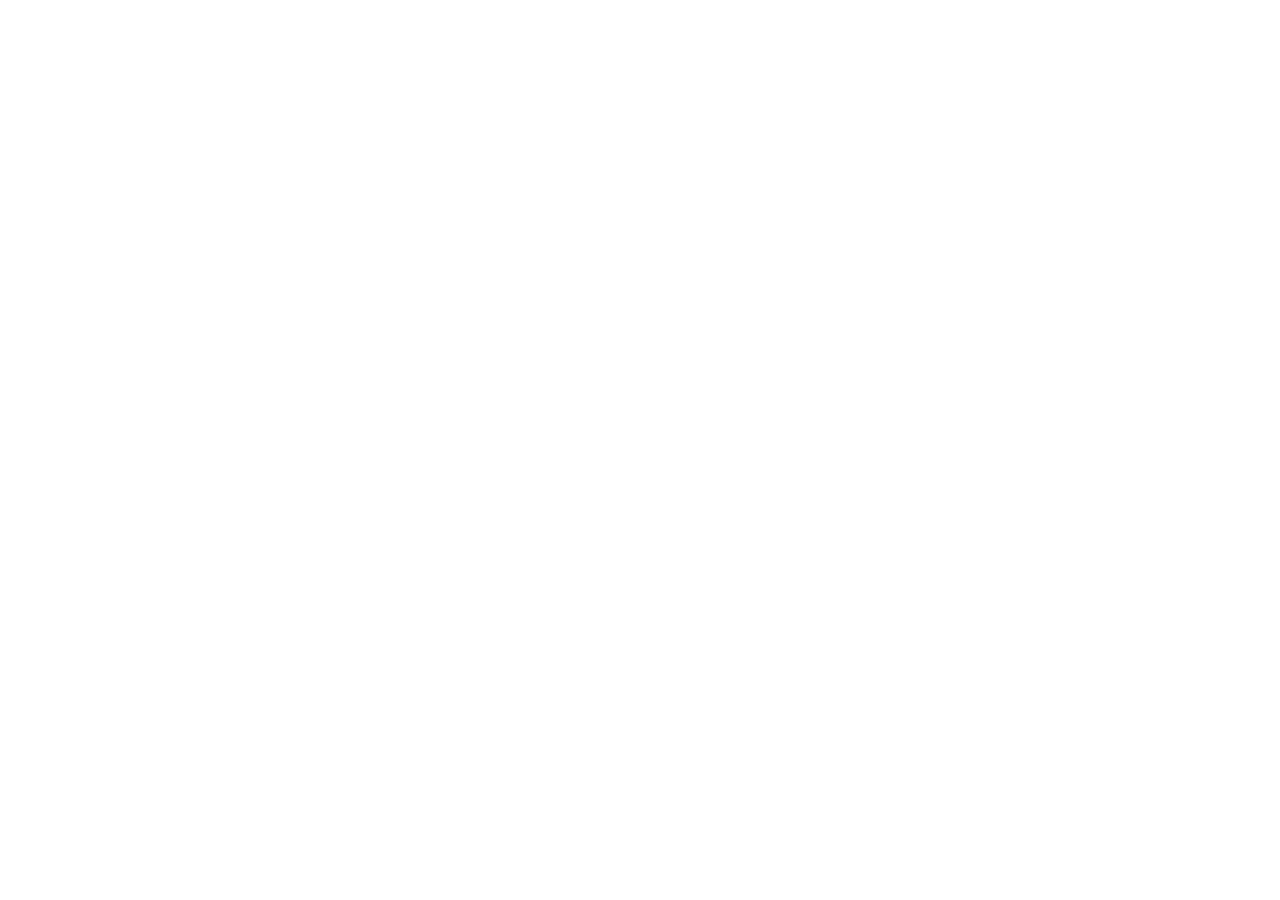
==== menu.html @ f06366b7 "feat: add HTML page skeleton" ====
<!doctype html>
<html lang="en">
  <head>
    <meta charset="UTF-8">
    <meta name="viewport" content="width=device-width, initial-scale=1.0">
    <title>Coffee House — Menu</title>
  </head>
  <body>
  </body>
</html>
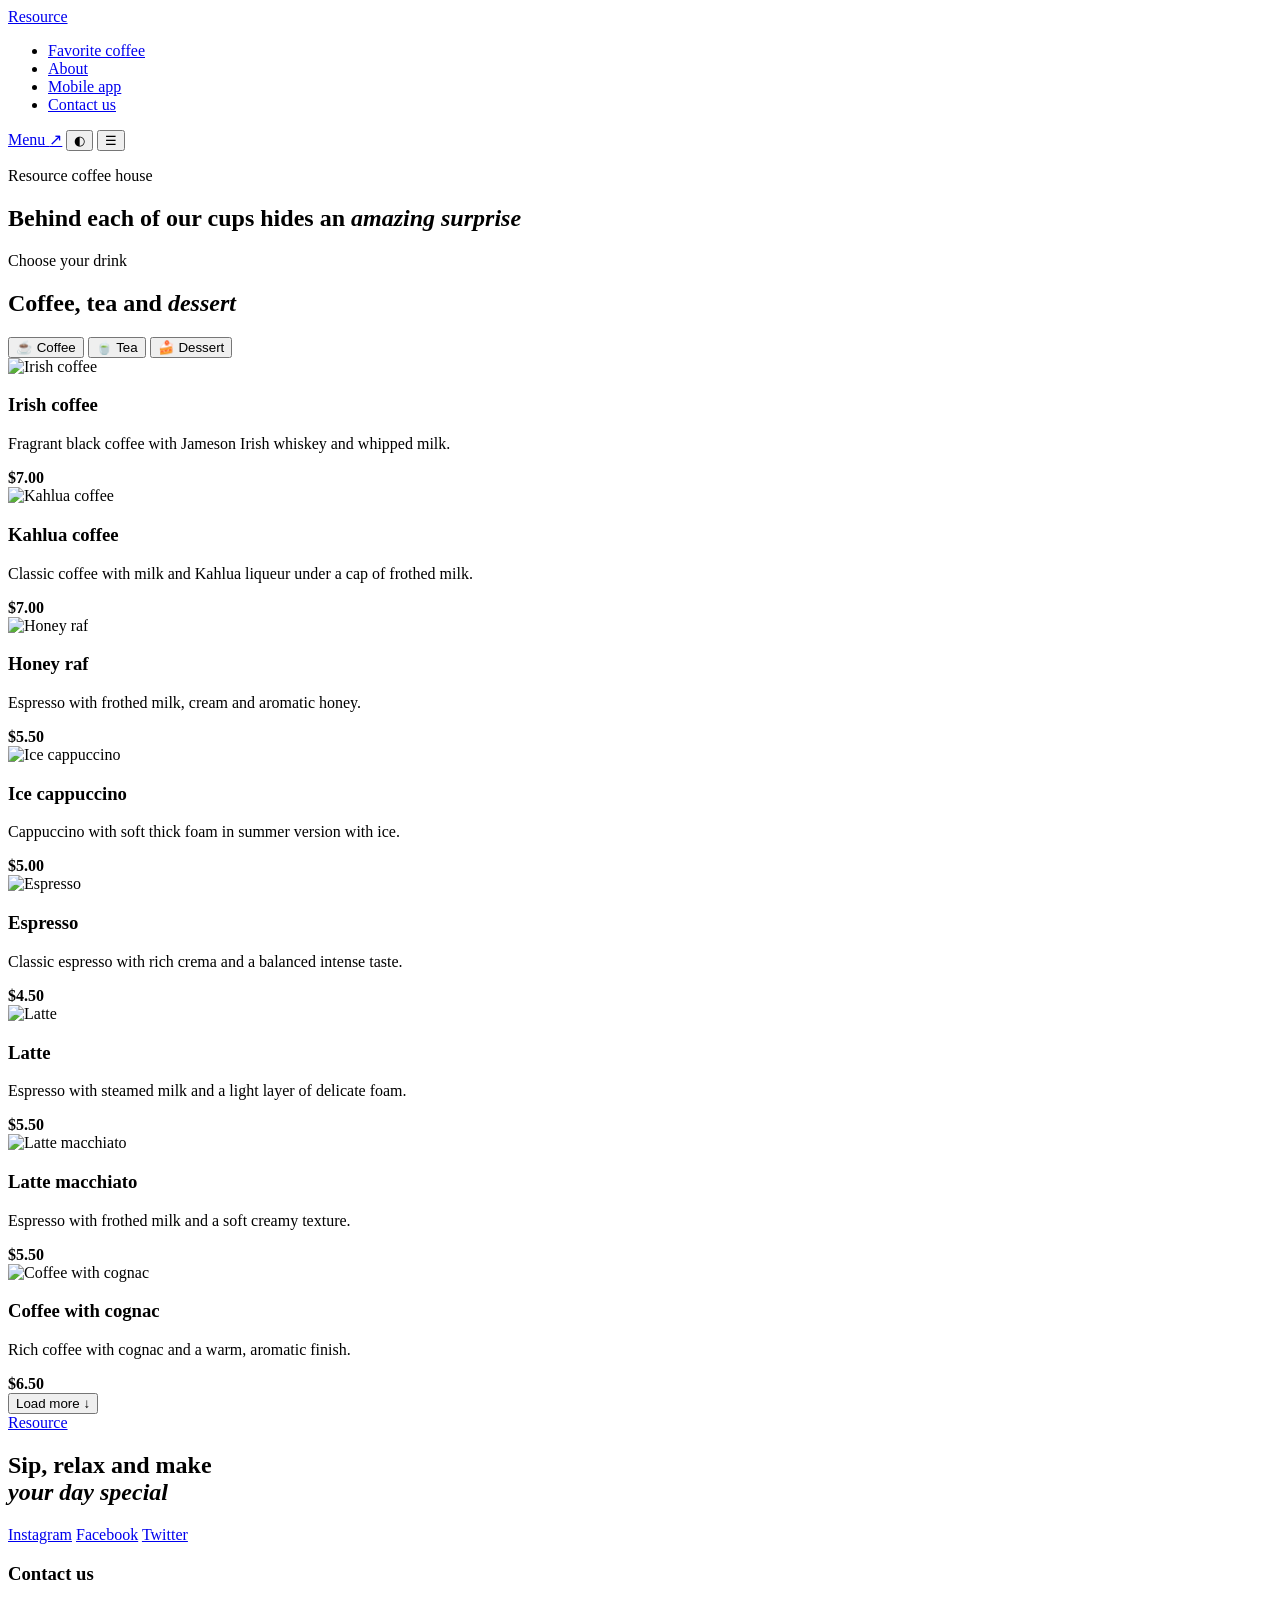
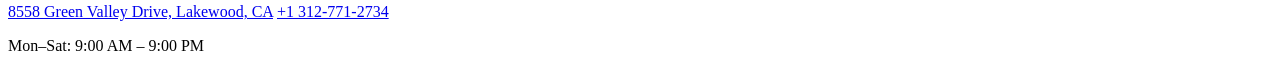
==== commit 67e8affc: "feat: add Coffee House page structure" ====
--- a/menu.html
+++ b/menu.html
@@ -1,10 +1,84 @@
 <!doctype html>
-<html lang="en">
+<html lang="en" data-theme="light">
   <head>
     <meta charset="UTF-8">
     <meta name="viewport" content="width=device-width, initial-scale=1.0">
-    <title>Coffee House — Menu</title>
+    <meta name="description" content="Resource coffee house menu.">
+    <link rel="icon" href="assets/favicon.svg" type="image/svg+xml">
+    <link rel="stylesheet" href="style.css">
+    <title>Resource — Menu</title>
   </head>
   <body>
+    <header class="site-header">
+      <div class="container header-inner">
+        <a class="logo" href="index.html" aria-label="Resource coffee house home">Resource</a>
+        <nav class="site-nav" aria-label="Main navigation">
+          <ul>
+            <li><a href="index.html#favorite">Favorite coffee</a></li>
+            <li><a href="index.html#about">About</a></li>
+            <li><a href="index.html#app">Mobile app</a></li>
+            <li><a href="#contact">Contact us</a></li>
+          </ul>
+        </nav>
+        <div class="header-actions">
+          <a class="menu-link is-current" href="menu.html">Menu <span aria-hidden="true">↗</span></a>
+          <button class="theme-toggle" type="button" data-theme-toggle aria-label="Switch color theme">◐</button>
+          <button class="burger-button" type="button" aria-label="Open navigation menu">☰</button>
+        </div>
+      </div>
+    </header>
+
+    <main>
+      <section class="menu-hero section-dark" aria-labelledby="menu-title">
+        <div class="container narrow-content">
+          <p class="eyebrow">Resource coffee house</p>
+          <h1 id="menu-title">Behind each of our cups hides an <em>amazing surprise</em></h1>
+        </div>
+      </section>
+
+      <section class="section catalog-section" aria-labelledby="catalog-title">
+        <div class="container">
+          <p class="eyebrow">Choose your drink</p>
+          <h2 id="catalog-title">Coffee, tea and <em>dessert</em></h2>
+          <div class="category-tabs" role="group" aria-label="Product categories">
+            <button class="category-tab is-active" type="button">☕ Coffee</button>
+            <button class="category-tab" type="button">🍵 Tea</button>
+            <button class="category-tab" type="button">🍰 Dessert</button>
+          </div>
+          <div class="product-grid">
+            <article class="product-card"><img src="https://images.unsplash.com/photo-1495474472287-4d71bcdd2085?auto=format&fit=crop&w=640&q=80" alt="Irish coffee"><div><h3>Irish coffee</h3><p>Fragrant black coffee with Jameson Irish whiskey and whipped milk.</p><strong>$7.00</strong></div></article>
+            <article class="product-card"><img src="https://images.unsplash.com/photo-1572442388796-11668a67e53d?auto=format&fit=crop&w=640&q=80" alt="Kahlua coffee"><div><h3>Kahlua coffee</h3><p>Classic coffee with milk and Kahlua liqueur under a cap of frothed milk.</p><strong>$7.00</strong></div></article>
+            <article class="product-card"><img src="https://images.unsplash.com/photo-1534778101976-62847782c213?auto=format&fit=crop&w=640&q=80" alt="Honey raf"><div><h3>Honey raf</h3><p>Espresso with frothed milk, cream and aromatic honey.</p><strong>$5.50</strong></div></article>
+            <article class="product-card"><img src="https://images.unsplash.com/photo-1461023058943-07fcbe16d735?auto=format&fit=crop&w=640&q=80" alt="Ice cappuccino"><div><h3>Ice cappuccino</h3><p>Cappuccino with soft thick foam in summer version with ice.</p><strong>$5.00</strong></div></article>
+            <article class="product-card"><img src="https://images.unsplash.com/photo-1510591509098-f4fdc6d0ff04?auto=format&fit=crop&w=640&q=80" alt="Espresso"><div><h3>Espresso</h3><p>Classic espresso with rich crema and a balanced intense taste.</p><strong>$4.50</strong></div></article>
+            <article class="product-card"><img src="https://images.unsplash.com/photo-1561882468-9110e03e0f78?auto=format&fit=crop&w=640&q=80" alt="Latte"><div><h3>Latte</h3><p>Espresso with steamed milk and a light layer of delicate foam.</p><strong>$5.50</strong></div></article>
+            <article class="product-card"><img src="https://images.unsplash.com/photo-1578314675249-a6910f80cc4e?auto=format&fit=crop&w=640&q=80" alt="Latte macchiato"><div><h3>Latte macchiato</h3><p>Espresso with frothed milk and a soft creamy texture.</p><strong>$5.50</strong></div></article>
+            <article class="product-card"><img src="https://images.unsplash.com/photo-1498804103079-a6351b050096?auto=format&fit=crop&w=640&q=80" alt="Coffee with cognac"><div><h3>Coffee with cognac</h3><p>Rich coffee with cognac and a warm, aromatic finish.</p><strong>$6.50</strong></div></article>
+          </div>
+          <button class="button show-more" type="button">Load more <span aria-hidden="true">↓</span></button>
+        </div>
+      </section>
+    </main>
+
+    <footer class="site-footer section-dark" id="contact">
+      <div class="container footer-grid">
+        <div>
+          <a class="logo footer-logo" href="index.html">Resource</a>
+          <h2>Sip, relax and make<br><em>your day special</em></h2>
+          <div class="social-links">
+            <a href="https://www.instagram.com/" target="_blank" rel="noreferrer">Instagram</a>
+            <a href="https://www.facebook.com/" target="_blank" rel="noreferrer">Facebook</a>
+            <a href="https://twitter.com/" target="_blank" rel="noreferrer">Twitter</a>
+          </div>
+        </div>
+        <div class="contact-block">
+          <h3>Contact us</h3>
+          <a href="https://maps.google.com/?q=8558+Green+Valley+Drive+Lakewood+CA" target="_blank" rel="noreferrer">8558 Green Valley Drive, Lakewood, CA</a>
+          <a href="tel:+13127712734">+1 312-771-2734</a>
+          <p>Mon–Sat: 9:00 AM – 9:00 PM</p>
+        </div>
+      </div>
+    </footer>
+    <script src="script.js"></script>
   </body>
 </html>
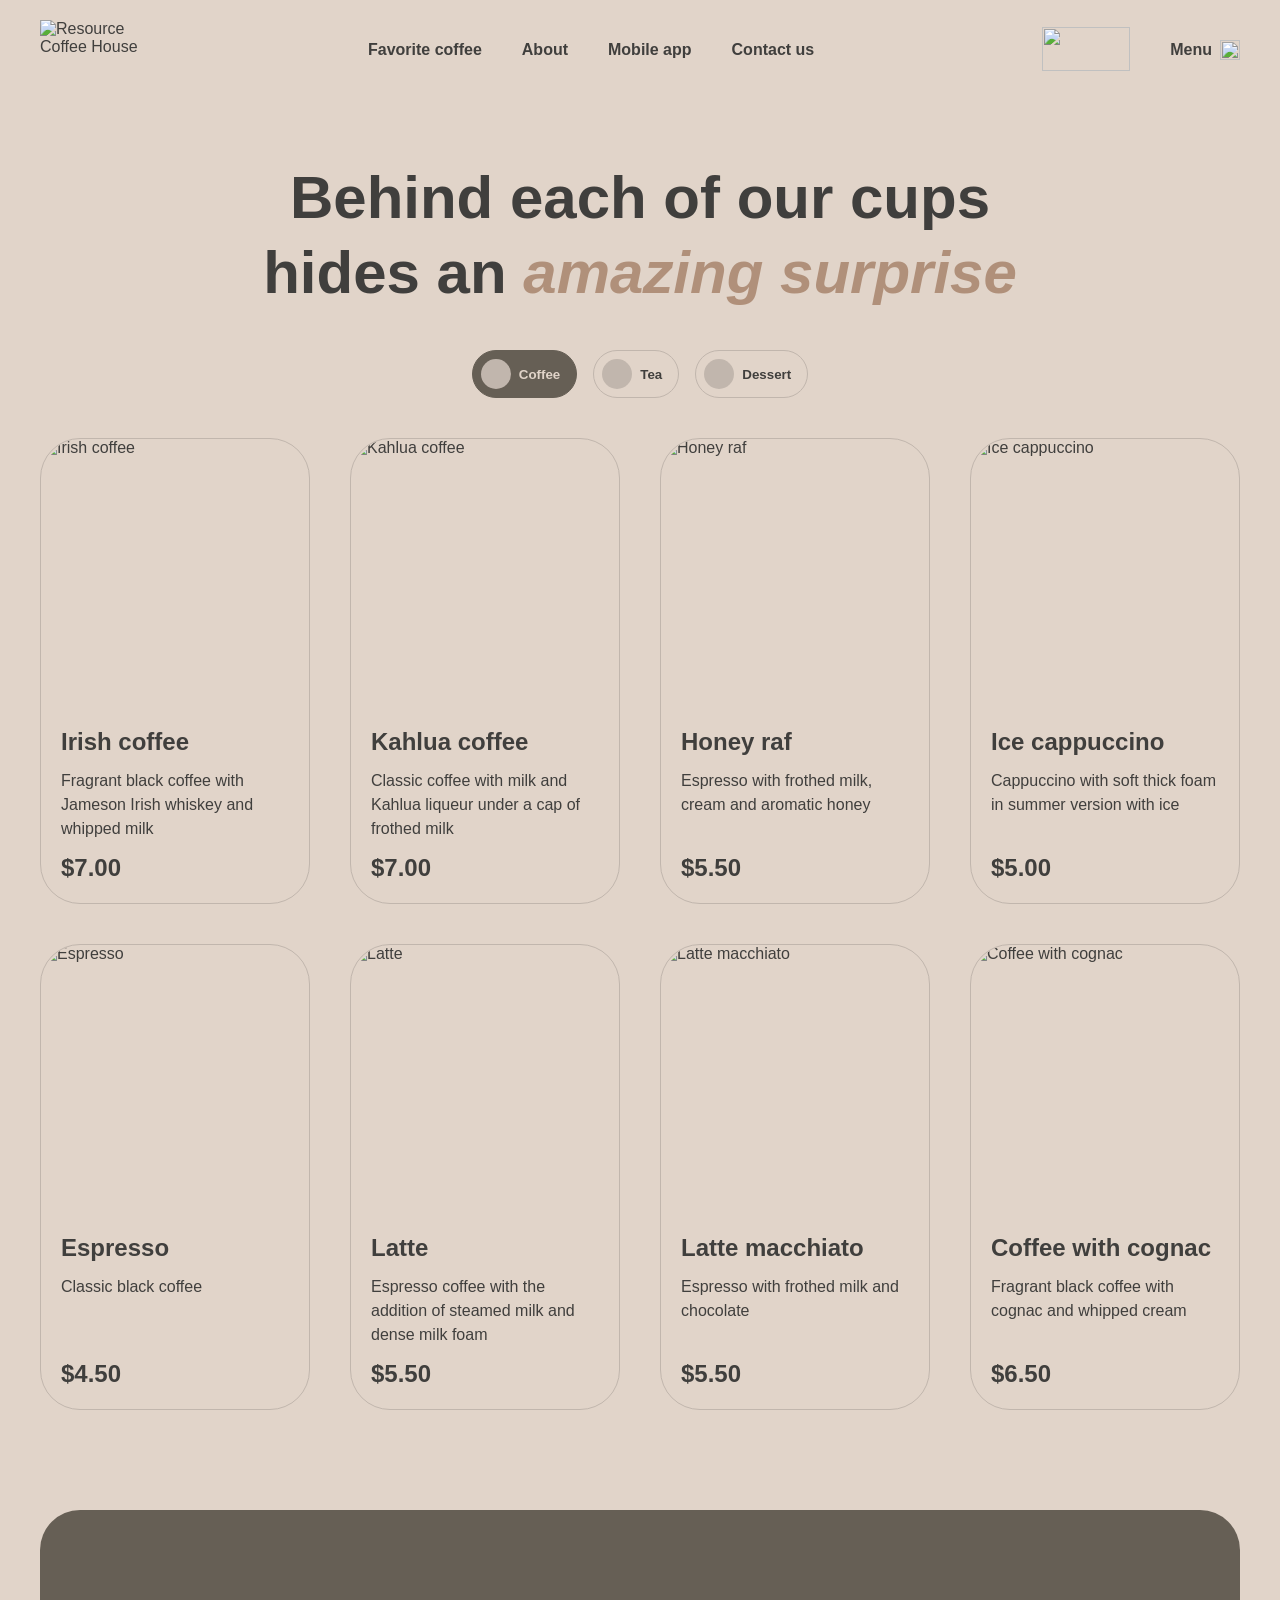
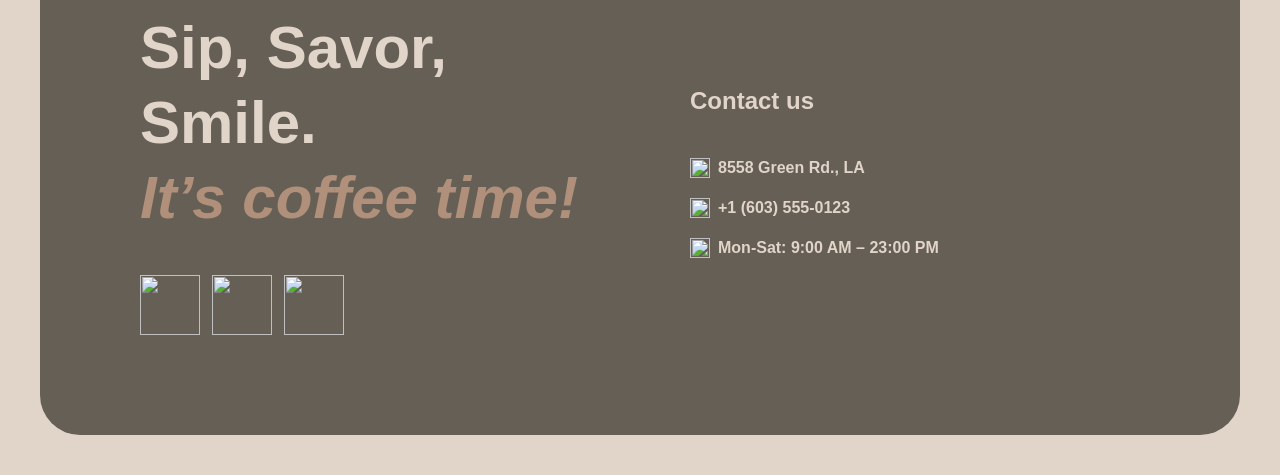
==== commit 5ae077b8: "feat: build Coffee House Menu page" ====
--- a/menu.html
+++ b/menu.html
@@ -4,81 +4,65 @@
     <meta charset="UTF-8">
     <meta name="viewport" content="width=device-width, initial-scale=1.0">
     <meta name="description" content="Resource coffee house menu.">
-    <link rel="icon" href="assets/favicon.svg" type="image/svg+xml">
+    <link rel="icon" href="assets/icons/logo-light.svg" type="image/svg+xml">
     <link rel="stylesheet" href="style.css">
     <title>Resource — Menu</title>
   </head>
   <body>
-    <header class="site-header">
-      <div class="container header-inner">
-        <a class="logo" href="index.html" aria-label="Resource coffee house home">Resource</a>
-        <nav class="site-nav" aria-label="Main navigation">
-          <ul>
-            <li><a href="index.html#favorite">Favorite coffee</a></li>
-            <li><a href="index.html#about">About</a></li>
-            <li><a href="index.html#app">Mobile app</a></li>
-            <li><a href="#contact">Contact us</a></li>
-          </ul>
-        </nav>
-        <div class="header-actions">
-          <a class="menu-link is-current" href="menu.html">Menu <span aria-hidden="true">↗</span></a>
-          <button class="theme-toggle" type="button" data-theme-toggle aria-label="Switch color theme">◐</button>
-          <button class="burger-button" type="button" aria-label="Open navigation menu">☰</button>
-        </div>
+    <header class="header">
+      <a class="logo" href="index.html" aria-label="Resource Coffee House home">
+        <img src="assets/icons/logo-light.svg" alt="Resource Coffee House">
+      </a>
+      <nav class="navigation" aria-label="Main navigation">
+        <ul class="navigation-list">
+          <li><a href="index.html#favorite">Favorite coffee</a></li>
+          <li><a href="index.html#about">About</a></li>
+          <li><a href="index.html#mobile-app">Mobile app</a></li>
+          <li><a href="#contacts">Contact us</a></li>
+        </ul>
+      </nav>
+      <div class="header-actions">
+        <button class="theme-button" type="button" data-theme-toggle aria-label="Switch to dark theme" aria-pressed="false">
+          <img src="assets/icons/theme-switch.svg" alt="">
+        </button>
+        <a class="menu-link" href="menu.html" aria-current="page">
+          <span>Menu</span>
+          <img src="assets/icons/menu-cup.svg" alt="">
+        </a>
+        <button class="burger-button" type="button" aria-label="Open navigation menu"><span></span><span></span></button>
       </div>
     </header>
 
-    <main>
-      <section class="menu-hero section-dark" aria-labelledby="menu-title">
-        <div class="container narrow-content">
-          <p class="eyebrow">Resource coffee house</p>
-          <h1 id="menu-title">Behind each of our cups hides an <em>amazing surprise</em></h1>
+    <main class="menu-main">
+      <section class="menu" aria-labelledby="menu-title">
+        <h1 id="menu-title">Behind each of our cups hides an <em>amazing surprise</em></h1>
+
+        <div class="category-tabs" role="group" aria-label="Product categories">
+          <button class="category-tab category-tab-active" type="button"><span class="category-icon"></span>Coffee</button>
+          <button class="category-tab" type="button"><span class="category-icon"></span>Tea</button>
+          <button class="category-tab" type="button"><span class="category-icon"></span>Dessert</button>
         </div>
-      </section>
 
-      <section class="section catalog-section" aria-labelledby="catalog-title">
-        <div class="container">
-          <p class="eyebrow">Choose your drink</p>
-          <h2 id="catalog-title">Coffee, tea and <em>dessert</em></h2>
-          <div class="category-tabs" role="group" aria-label="Product categories">
-            <button class="category-tab is-active" type="button">☕ Coffee</button>
-            <button class="category-tab" type="button">🍵 Tea</button>
-            <button class="category-tab" type="button">🍰 Dessert</button>
-          </div>
-          <div class="product-grid">
-            <article class="product-card"><img src="https://images.unsplash.com/photo-1495474472287-4d71bcdd2085?auto=format&fit=crop&w=640&q=80" alt="Irish coffee"><div><h3>Irish coffee</h3><p>Fragrant black coffee with Jameson Irish whiskey and whipped milk.</p><strong>$7.00</strong></div></article>
-            <article class="product-card"><img src="https://images.unsplash.com/photo-1572442388796-11668a67e53d?auto=format&fit=crop&w=640&q=80" alt="Kahlua coffee"><div><h3>Kahlua coffee</h3><p>Classic coffee with milk and Kahlua liqueur under a cap of frothed milk.</p><strong>$7.00</strong></div></article>
-            <article class="product-card"><img src="https://images.unsplash.com/photo-1534778101976-62847782c213?auto=format&fit=crop&w=640&q=80" alt="Honey raf"><div><h3>Honey raf</h3><p>Espresso with frothed milk, cream and aromatic honey.</p><strong>$5.50</strong></div></article>
-            <article class="product-card"><img src="https://images.unsplash.com/photo-1461023058943-07fcbe16d735?auto=format&fit=crop&w=640&q=80" alt="Ice cappuccino"><div><h3>Ice cappuccino</h3><p>Cappuccino with soft thick foam in summer version with ice.</p><strong>$5.00</strong></div></article>
-            <article class="product-card"><img src="https://images.unsplash.com/photo-1510591509098-f4fdc6d0ff04?auto=format&fit=crop&w=640&q=80" alt="Espresso"><div><h3>Espresso</h3><p>Classic espresso with rich crema and a balanced intense taste.</p><strong>$4.50</strong></div></article>
-            <article class="product-card"><img src="https://images.unsplash.com/photo-1561882468-9110e03e0f78?auto=format&fit=crop&w=640&q=80" alt="Latte"><div><h3>Latte</h3><p>Espresso with steamed milk and a light layer of delicate foam.</p><strong>$5.50</strong></div></article>
-            <article class="product-card"><img src="https://images.unsplash.com/photo-1578314675249-a6910f80cc4e?auto=format&fit=crop&w=640&q=80" alt="Latte macchiato"><div><h3>Latte macchiato</h3><p>Espresso with frothed milk and a soft creamy texture.</p><strong>$5.50</strong></div></article>
-            <article class="product-card"><img src="https://images.unsplash.com/photo-1498804103079-a6351b050096?auto=format&fit=crop&w=640&q=80" alt="Coffee with cognac"><div><h3>Coffee with cognac</h3><p>Rich coffee with cognac and a warm, aromatic finish.</p><strong>$6.50</strong></div></article>
-          </div>
-          <button class="button show-more" type="button">Load more <span aria-hidden="true">↓</span></button>
+        <div class="product-grid">
+          <article class="product-card"><img src="assets/images/coffee-1.png" alt="Irish coffee"><div class="product-content"><h2>Irish coffee</h2><p>Fragrant black coffee with Jameson Irish whiskey and whipped milk</p><p class="price">$7.00</p></div></article>
+          <article class="product-card"><img src="assets/images/coffee-2.png" alt="Kahlua coffee"><div class="product-content"><h2>Kahlua coffee</h2><p>Classic coffee with milk and Kahlua liqueur under a cap of frothed milk</p><p class="price">$7.00</p></div></article>
+          <article class="product-card"><img src="assets/images/coffee-3.png" alt="Honey raf"><div class="product-content"><h2>Honey raf</h2><p>Espresso with frothed milk, cream and aromatic honey</p><p class="price">$5.50</p></div></article>
+          <article class="product-card"><img src="assets/images/coffee-4.png" alt="Ice cappuccino"><div class="product-content"><h2>Ice cappuccino</h2><p>Cappuccino with soft thick foam in summer version with ice</p><p class="price">$5.00</p></div></article>
+          <article class="product-card"><img src="assets/images/coffee-5.png" alt="Espresso"><div class="product-content"><h2>Espresso</h2><p>Classic black coffee</p><p class="price">$4.50</p></div></article>
+          <article class="product-card"><img src="assets/images/coffee-6.png" alt="Latte"><div class="product-content"><h2>Latte</h2><p>Espresso coffee with the addition of steamed milk and dense milk foam</p><p class="price">$5.50</p></div></article>
+          <article class="product-card"><img src="assets/images/coffee-7.png" alt="Latte macchiato"><div class="product-content"><h2>Latte macchiato</h2><p>Espresso with frothed milk and chocolate</p><p class="price">$5.50</p></div></article>
+          <article class="product-card"><img src="assets/images/coffee-8.png" alt="Coffee with cognac"><div class="product-content"><h2>Coffee with cognac</h2><p>Fragrant black coffee with cognac and whipped cream</p><p class="price">$6.50</p></div></article>
         </div>
+
+        <button class="show-more" type="button" aria-label="Show more products"><img src="assets/icons/refresh.svg" alt=""></button>
       </section>
     </main>
 
-    <footer class="site-footer section-dark" id="contact">
-      <div class="container footer-grid">
-        <div>
-          <a class="logo footer-logo" href="index.html">Resource</a>
-          <h2>Sip, relax and make<br><em>your day special</em></h2>
-          <div class="social-links">
-            <a href="https://www.instagram.com/" target="_blank" rel="noreferrer">Instagram</a>
-            <a href="https://www.facebook.com/" target="_blank" rel="noreferrer">Facebook</a>
-            <a href="https://twitter.com/" target="_blank" rel="noreferrer">Twitter</a>
-          </div>
-        </div>
-        <div class="contact-block">
-          <h3>Contact us</h3>
-          <a href="https://maps.google.com/?q=8558+Green+Valley+Drive+Lakewood+CA" target="_blank" rel="noreferrer">8558 Green Valley Drive, Lakewood, CA</a>
-          <a href="tel:+13127712734">+1 312-771-2734</a>
-          <p>Mon–Sat: 9:00 AM – 9:00 PM</p>
-        </div>
-      </div>
+    <footer class="footer" id="contacts">
+      <div class="footer-offer"><h2>Sip, Savor, Smile.<br><em>It’s coffee time!</em></h2><ul class="social-links" aria-label="Social networks"><li><a href="https://twitter.com/" target="_blank" rel="noreferrer" aria-label="Twitter"><img src="assets/icons/twitter.svg" alt=""></a></li><li><a href="https://www.instagram.com/" target="_blank" rel="noreferrer" aria-label="Instagram"><img src="assets/icons/instagram.svg" alt=""></a></li><li><a href="https://www.facebook.com/" target="_blank" rel="noreferrer" aria-label="Facebook"><img src="assets/icons/facebook.svg" alt=""></a></li></ul></div>
+      <div class="contacts"><h3>Contact us</h3><address><a href="https://maps.google.com/?q=8558+Green+Rd+LA" target="_blank" rel="noreferrer"><img src="assets/icons/location.svg" alt=""><span>8558 Green Rd., LA</span></a><a href="tel:+16035550123"><img src="assets/icons/phone.svg" alt=""><span>+1 (603) 555-0123</span></a><p><img src="assets/icons/clock.svg" alt=""><span>Mon-Sat: 9:00 AM – 23:00 PM</span></p></address></div>
     </footer>
+
     <script src="script.js"></script>
   </body>
 </html>
--- a/style.css
+++ b/style.css
@@ -0,0 +1,736 @@
+@font-face {
+  font-family: "Inter";
+  src: url("assets/fonts/inter-normal.woff2") format("woff2");
+  font-style: normal;
+  font-weight: 400;
+  font-display: swap;
+}
+
+@font-face {
+  font-family: "Inter";
+  src: url("assets/fonts/inter-normal.woff2") format("woff2");
+  font-style: normal;
+  font-weight: 600;
+  font-display: swap;
+}
+
+@font-face {
+  font-family: "Inter";
+  src: url("assets/fonts/inter-italic-600.woff2") format("woff2");
+  font-style: italic;
+  font-weight: 600;
+  font-display: swap;
+}
+
+* {
+  box-sizing: border-box;
+}
+
+html {
+  scroll-behavior: smooth;
+}
+
+:root {
+  --color-text: #403f3d;
+  --color-text-light: #e1d4c9;
+  --color-accent: #b0907a;
+  --color-background: #e1d4c9;
+  --color-container: #665f55;
+  --color-border-light: #c1b6ad;
+  --color-border-dark: #665f55;
+}
+
+html[data-theme="dark"] {
+  --color-text: #e1d4c9;
+  --color-background: #292826;
+}
+
+body {
+  margin: 0;
+  color: var(--color-text);
+  background-color: var(--color-background);
+  font-family: "Inter", sans-serif;
+}
+
+h1,
+h2,
+h3,
+p,
+ul {
+  margin: 0;
+}
+
+ul {
+  padding: 0;
+  list-style: none;
+}
+
+a {
+  color: inherit;
+  text-decoration: none;
+}
+
+a,
+button,
+.product-card {
+  transition: opacity 0.3s ease, transform 0.3s ease;
+}
+
+button {
+  cursor: pointer;
+}
+
+@media (hover: hover) {
+  a:hover,
+  button:hover {
+    opacity: 0.75;
+  }
+
+  .product-card:hover {
+    transform: translateY(-4px);
+  }
+}
+
+a:focus-visible,
+button:focus-visible {
+  outline: 2px solid var(--color-accent);
+  outline-offset: 4px;
+}
+
+img {
+  max-width: 100%;
+}
+
+.header,
+main,
+.footer {
+  width: min(100% - 80px, 1360px);
+  margin-inline: auto;
+}
+
+.header {
+  display: flex;
+  align-items: center;
+  justify-content: space-between;
+  margin-top: 20px;
+}
+
+.logo img {
+  display: block;
+  width: 100px;
+  height: 60px;
+}
+
+.navigation-list,
+.header-actions,
+.menu-link {
+  display: flex;
+  align-items: center;
+}
+
+.navigation-list {
+  gap: 40px;
+}
+
+.navigation a,
+.menu-link {
+  font-size: 16px;
+  font-weight: 600;
+  line-height: 150%;
+}
+
+.header-actions {
+  gap: 40px;
+}
+
+.theme-button {
+  padding: 0;
+  background: transparent;
+  border: 0;
+}
+
+.theme-button img {
+  width: 88px;
+  height: 44px;
+}
+
+.menu-link {
+  gap: 8px;
+}
+
+.menu-link img {
+  width: 20px;
+  height: 20px;
+}
+
+.burger-button {
+  display: none;
+}
+
+main {
+  margin-top: 20px;
+}
+
+.hero {
+  min-height: 644px;
+  background-color: var(--color-container);
+  background-image: url("assets/images/img-hero.png");
+  background-position: center;
+  background-size: cover;
+  border-radius: 40px;
+}
+
+main {
+  display: flex;
+  flex-direction: column;
+  gap: 100px;
+}
+
+.hero {
+  display: flex;
+  align-items: center;
+  padding: 100px;
+  color: var(--color-text-light);
+}
+
+.hero-content {
+  width: 530px;
+}
+
+h1,
+h2 {
+  font-weight: 600;
+}
+
+h1 {
+  font-size: 72px;
+  line-height: 105%;
+}
+
+h2 {
+  font-size: 60px;
+  line-height: 125%;
+}
+
+h3 {
+  font-size: 24px;
+  line-height: 125%;
+}
+
+em {
+  color: var(--color-accent);
+  font-weight: 600;
+}
+
+.hero-content > p {
+  margin-top: 40px;
+  font-size: 16px;
+  line-height: 150%;
+}
+
+.hero-button {
+  display: flex;
+  align-items: center;
+  justify-content: center;
+  width: 200px;
+  min-height: 64px;
+  margin-top: 40px;
+  gap: 8px;
+  color: #403f3d;
+  background-color: #e1d4c9;
+  border-radius: 100px;
+  font-weight: 600;
+}
+
+.hero-button img {
+  width: 20px;
+  height: 20px;
+}
+
+.favorite > h2,
+.slide {
+  text-align: center;
+}
+
+.slider {
+  display: flex;
+  align-items: center;
+  justify-content: space-between;
+  margin-top: 40px;
+}
+
+.slider-track {
+  width: min(100%, 530px);
+}
+
+.slide {
+  display: none;
+  flex-direction: column;
+  align-items: center;
+}
+
+.slide:first-child {
+  display: flex;
+}
+
+.slide > img {
+  display: block;
+  width: 530px;
+}
+
+.slide h3 {
+  margin-top: 20px;
+}
+
+.slide p {
+  margin-top: 16px;
+  line-height: 150%;
+}
+
+.slide .price {
+  font-size: 24px;
+  font-weight: 600;
+  line-height: 125%;
+}
+
+.slider-button {
+  display: flex;
+  align-items: center;
+  justify-content: center;
+  width: 60px;
+  height: 60px;
+  flex: 0 0 60px;
+  padding: 0;
+  background: transparent;
+  border: 0;
+  border-radius: 50%;
+}
+
+.slider-button-next {
+  border: 1px solid var(--color-border-dark);
+}
+
+.slider-button-next img {
+  width: 24px;
+  height: 24px;
+}
+
+.slider-indicators {
+  display: flex;
+  justify-content: center;
+  gap: 12px;
+  margin-top: 40px;
+}
+
+.slider-indicator {
+  width: 40px;
+  height: 4px;
+  background-color: var(--color-border-light);
+  border-radius: 100px;
+}
+
+.slider-indicator-active {
+  background-color: var(--color-border-dark);
+}
+
+.about h2 {
+  margin-bottom: 40px;
+}
+
+.about-gallery {
+  display: grid;
+  grid-template-columns: repeat(2, 1fr);
+  grid-template-rows: 430px 120px 430px;
+  gap: 40px;
+}
+
+.about-gallery img {
+  display: block;
+  width: 100%;
+  height: 100%;
+  object-fit: cover;
+  border-radius: 20px;
+}
+
+.about-gallery img:nth-child(1) {
+  grid-column: 1;
+  grid-row: 1 / span 2;
+}
+
+.about-gallery img:nth-child(2) {
+  grid-column: 1;
+  grid-row: 3;
+}
+
+.about-gallery img:nth-child(3) {
+  grid-column: 2;
+  grid-row: 1;
+}
+
+.about-gallery img:nth-child(4) {
+  grid-column: 2;
+  grid-row: 2 / span 2;
+}
+
+.mobile-app {
+  display: flex;
+  align-items: center;
+  justify-content: space-between;
+  gap: 100px;
+}
+
+.mobile-app-content,
+.mobile-screens {
+  width: min(100%, 630px);
+}
+
+.mobile-app-content > p {
+  margin-top: 40px;
+  font-size: 16px;
+  line-height: 150%;
+}
+
+.app-links {
+  display: flex;
+  gap: 20px;
+  margin-top: 40px;
+}
+
+.app-links img {
+  display: block;
+  width: 200px;
+  height: 64px;
+}
+
+.mobile-screens {
+  display: block;
+}
+
+.footer {
+  display: flex;
+  gap: 100px;
+  margin-top: 100px;
+  margin-bottom: 40px;
+  padding: 100px;
+  color: var(--color-text-light);
+  background-color: var(--color-container);
+  border-radius: 40px;
+}
+
+.footer-offer,
+.contacts {
+  width: 530px;
+}
+
+.social-links {
+  display: flex;
+  gap: 12px;
+  margin-top: 40px;
+}
+
+.social-links img {
+  display: block;
+  width: 60px;
+  height: 60px;
+}
+
+.contacts {
+  align-self: center;
+}
+
+.contacts address {
+  display: flex;
+  flex-direction: column;
+  gap: 16px;
+  margin-top: 40px;
+  font-style: normal;
+}
+
+.contacts a,
+.contacts p {
+  display: flex;
+  align-items: center;
+  gap: 8px;
+  font-weight: 600;
+  line-height: 150%;
+}
+
+.contacts img {
+  width: 20px;
+  height: 20px;
+}
+
+html[data-theme="dark"] .logo img {
+  content: url("assets/icons/logo-dark.svg");
+}
+
+html[data-theme="dark"] .slider-button-previous,
+html[data-theme="dark"] .slider-button-next {
+  filter: invert(1);
+}
+
+@media (max-width: 768px) {
+  .navigation,
+  .menu-link {
+    display: none;
+  }
+
+  .header-actions {
+    gap: 20px;
+  }
+
+  .burger-button {
+    display: flex;
+    flex-direction: column;
+    align-items: center;
+    justify-content: center;
+    width: 44px;
+    height: 44px;
+    gap: 8px;
+    padding: 0;
+    background: transparent;
+    border: 1px solid var(--color-border-dark);
+    border-radius: 50%;
+  }
+
+  .burger-button span {
+    width: 16px;
+    height: 1px;
+    background-color: var(--color-text);
+  }
+
+  .hero {
+    padding: 100px 60px;
+  }
+
+  .about-gallery {
+    display: flex;
+    flex-direction: column;
+  }
+
+  .about-gallery img {
+    height: 590px;
+  }
+
+  .about-gallery img:nth-child(2),
+  .about-gallery img:nth-child(3) {
+    display: none;
+  }
+
+  .mobile-app {
+    flex-direction: column;
+    align-items: flex-start;
+  }
+
+  .mobile-screens {
+    align-self: center;
+  }
+
+  .footer {
+    flex-direction: column;
+    padding: 100px 60px;
+  }
+
+  .footer-offer,
+  .contacts {
+    width: 100%;
+  }
+
+  .contacts {
+    align-self: auto;
+  }
+}
+
+@media (max-width: 767px) {
+  .header,
+  main,
+  .footer {
+    width: calc(100% - 32px);
+  }
+}
+
+.menu-main {
+  margin-top: 80px;
+}
+
+.menu > h1 {
+  max-width: 800px;
+  margin-inline: auto;
+  font-size: 60px;
+  line-height: 125%;
+  text-align: center;
+}
+
+.category-tabs {
+  display: flex;
+  justify-content: center;
+  gap: 16px;
+  margin-top: 40px;
+}
+
+.category-tab {
+  display: flex;
+  align-items: center;
+  min-height: 46px;
+  padding: 8px 16px 8px 8px;
+  gap: 8px;
+  color: var(--color-text);
+  background: transparent;
+  border: 1px solid var(--color-border-light);
+  border-radius: 100px;
+  font-weight: 600;
+}
+
+.category-icon {
+  width: 30px;
+  height: 30px;
+  background-color: var(--color-border-light);
+  border-radius: 50%;
+}
+
+.category-tab-active {
+  color: var(--color-text-light);
+  background-color: var(--color-container);
+  border-color: var(--color-container);
+}
+
+.product-grid {
+  display: grid;
+  grid-template-columns: repeat(4, 1fr);
+  gap: 40px;
+  margin-top: 40px;
+}
+
+.product-card {
+  overflow: hidden;
+  border: 1px solid var(--color-border-light);
+  border-radius: 40px;
+}
+
+.product-card > img {
+  display: block;
+  width: 100%;
+  aspect-ratio: 1;
+  object-fit: cover;
+  border-radius: 40px;
+}
+
+.product-content {
+  display: flex;
+  flex-direction: column;
+  min-height: 196px;
+  padding: 20px;
+}
+
+.product-content h2,
+.product-content .price {
+  font-size: 24px;
+  line-height: 125%;
+}
+
+.product-content > p:not(.price) {
+  margin-top: 12px;
+  line-height: 150%;
+}
+
+.product-content .price {
+  margin-top: auto;
+  padding-top: 12px;
+  font-weight: 600;
+}
+
+.show-more {
+  display: none;
+}
+
+@media (max-width: 600px) {
+  h1 {
+    font-size: 42px;
+    line-height: 115%;
+  }
+
+  h2 {
+    font-size: 32px;
+  }
+
+  .hero {
+    min-height: 552px;
+    padding: 60px 16px;
+  }
+
+  .hero-content {
+    width: 100%;
+  }
+
+  .slider-button {
+    display: none;
+  }
+
+  .slide > img {
+    width: 348px;
+  }
+
+  .about-gallery img {
+    height: 590px;
+  }
+
+  .app-links {
+    flex-direction: column;
+  }
+
+  .footer {
+    gap: 40px;
+    padding: 60px 16px;
+  }
+}
+
+@media (max-width: 768px) {
+  .product-grid {
+    grid-template-columns: repeat(2, 1fr);
+  }
+
+  .product-card:nth-child(n + 5) {
+    display: none;
+  }
+
+  .show-more {
+    display: flex;
+    align-items: center;
+    justify-content: center;
+    width: 60px;
+    height: 60px;
+    margin: 40px auto 0;
+    padding: 0;
+    background: transparent;
+    border: 1px solid var(--color-border-dark);
+    border-radius: 50%;
+  }
+
+  .show-more img {
+    width: 24px;
+    height: 24px;
+  }
+}
+
+@media (max-width: 600px) {
+  .menu-main {
+    margin-top: 40px;
+  }
+
+  .menu > h1 {
+    font-size: 32px;
+  }
+
+  .category-tabs {
+    gap: 8px;
+  }
+
+  .category-tab {
+    padding-right: 8px;
+  }
+
+  .product-grid {
+    grid-template-columns: 310px;
+    justify-content: center;
+  }
+}
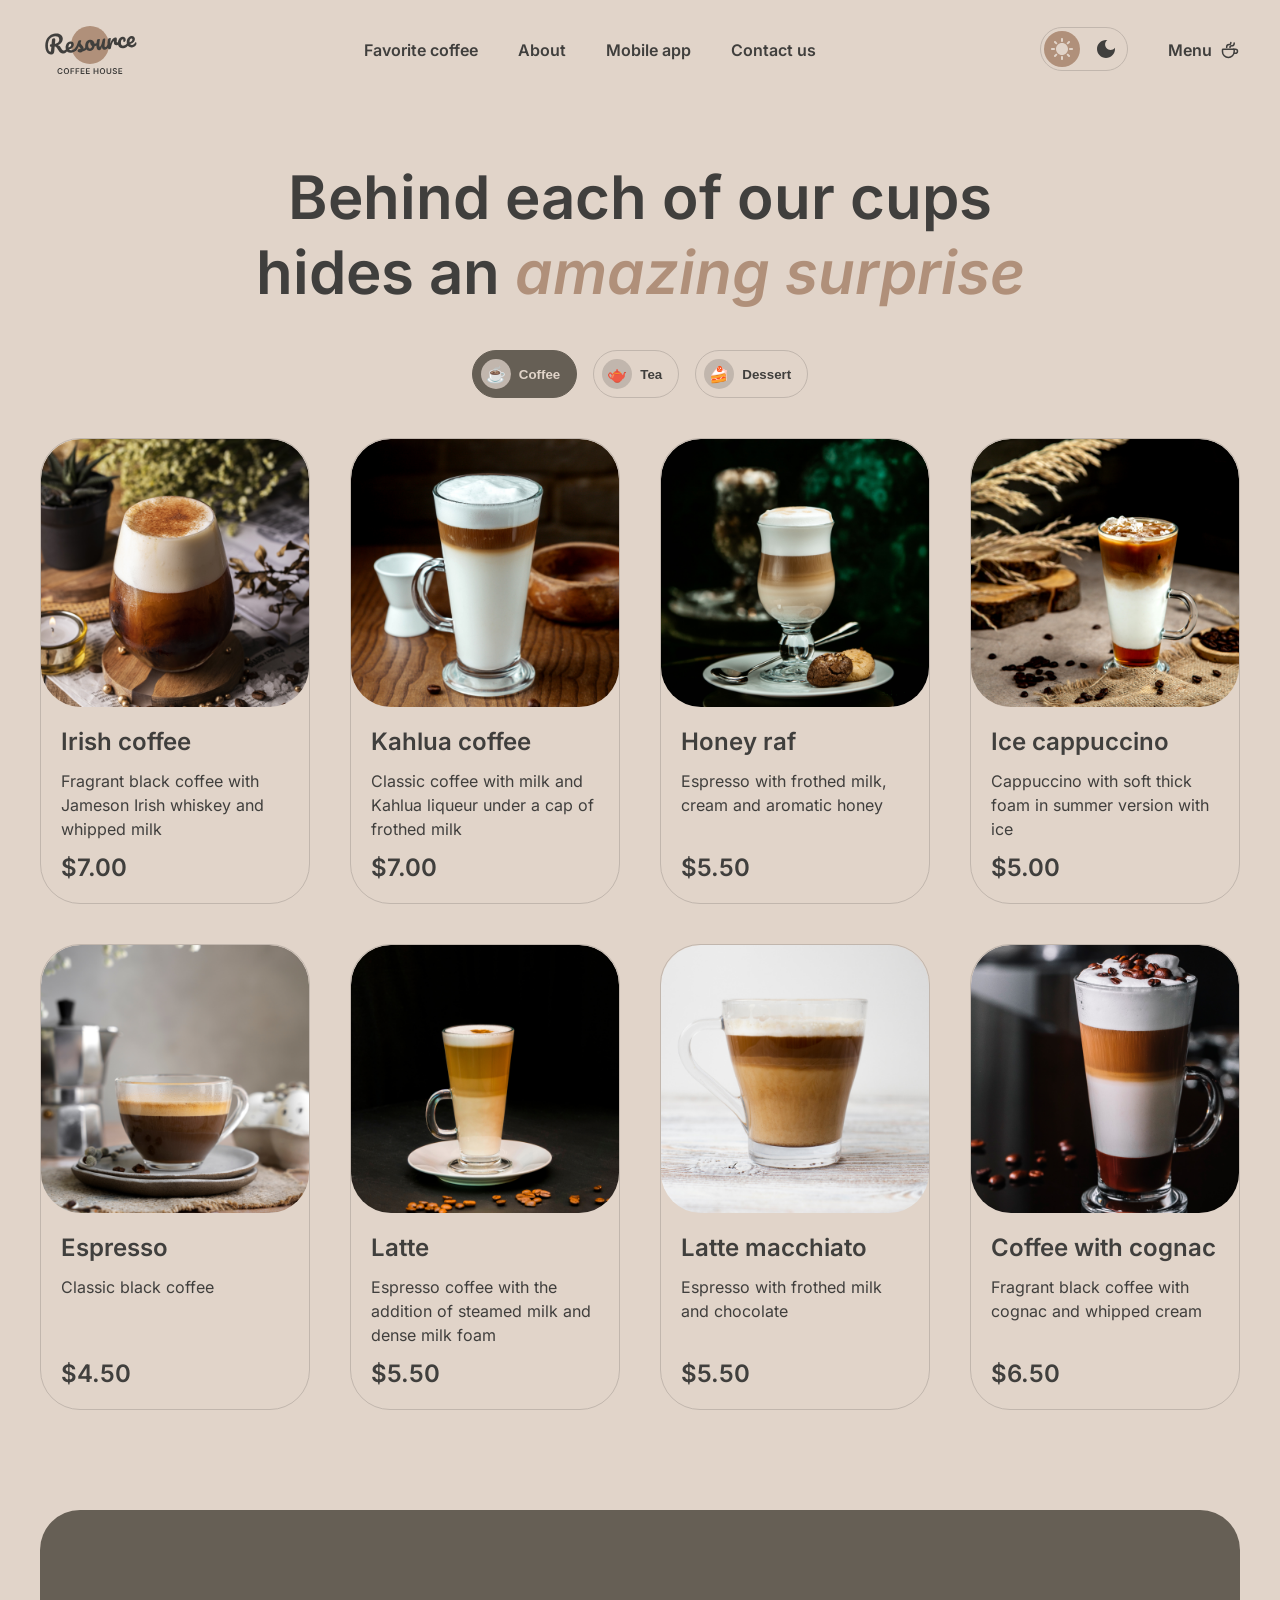
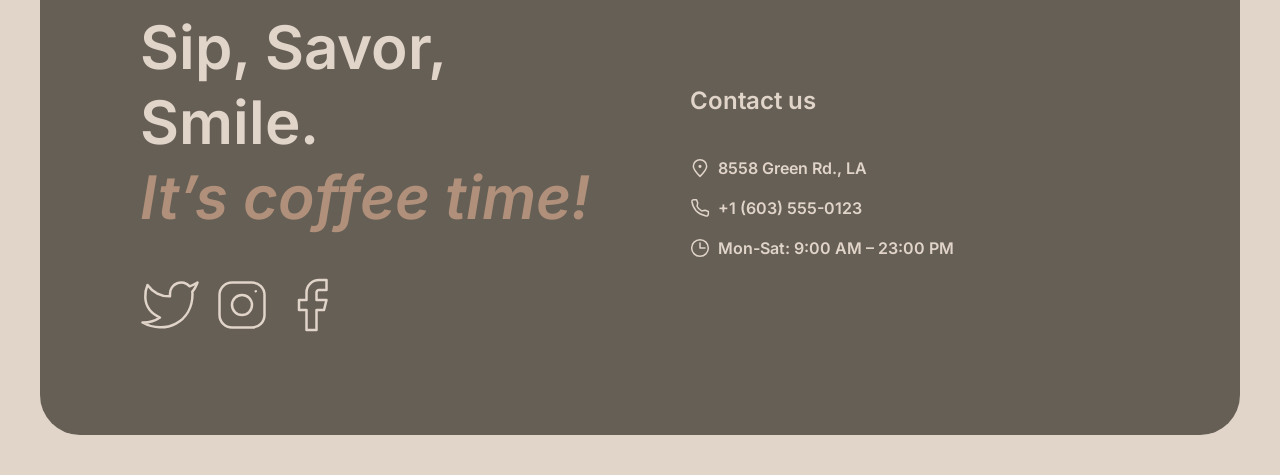
==== commit 50884743: "fix: add Menu category icons" ====
--- a/menu.html
+++ b/menu.html
@@ -38,9 +38,9 @@
         <h1 id="menu-title">Behind each of our cups hides an <em>amazing surprise</em></h1>
 
         <div class="category-tabs" role="group" aria-label="Product categories">
-          <button class="category-tab category-tab-active" type="button"><span class="category-icon"></span>Coffee</button>
-          <button class="category-tab" type="button"><span class="category-icon"></span>Tea</button>
-          <button class="category-tab" type="button"><span class="category-icon"></span>Dessert</button>
+          <button class="category-tab category-tab-active" type="button"><span class="category-icon" aria-hidden="true">☕</span>Coffee</button>
+          <button class="category-tab" type="button"><span class="category-icon" aria-hidden="true">🫖</span>Tea</button>
+          <button class="category-tab" type="button"><span class="category-icon" aria-hidden="true">🍰</span>Dessert</button>
         </div>
 
         <div class="product-grid">
--- a/style.css
+++ b/style.css
@@ -582,10 +582,14 @@
 }
 
 .category-icon {
+  display: flex;
+  align-items: center;
+  justify-content: center;
   width: 30px;
   height: 30px;
   background-color: var(--color-border-light);
   border-radius: 50%;
+  font-size: 16px;
 }
 
 .category-tab-active {
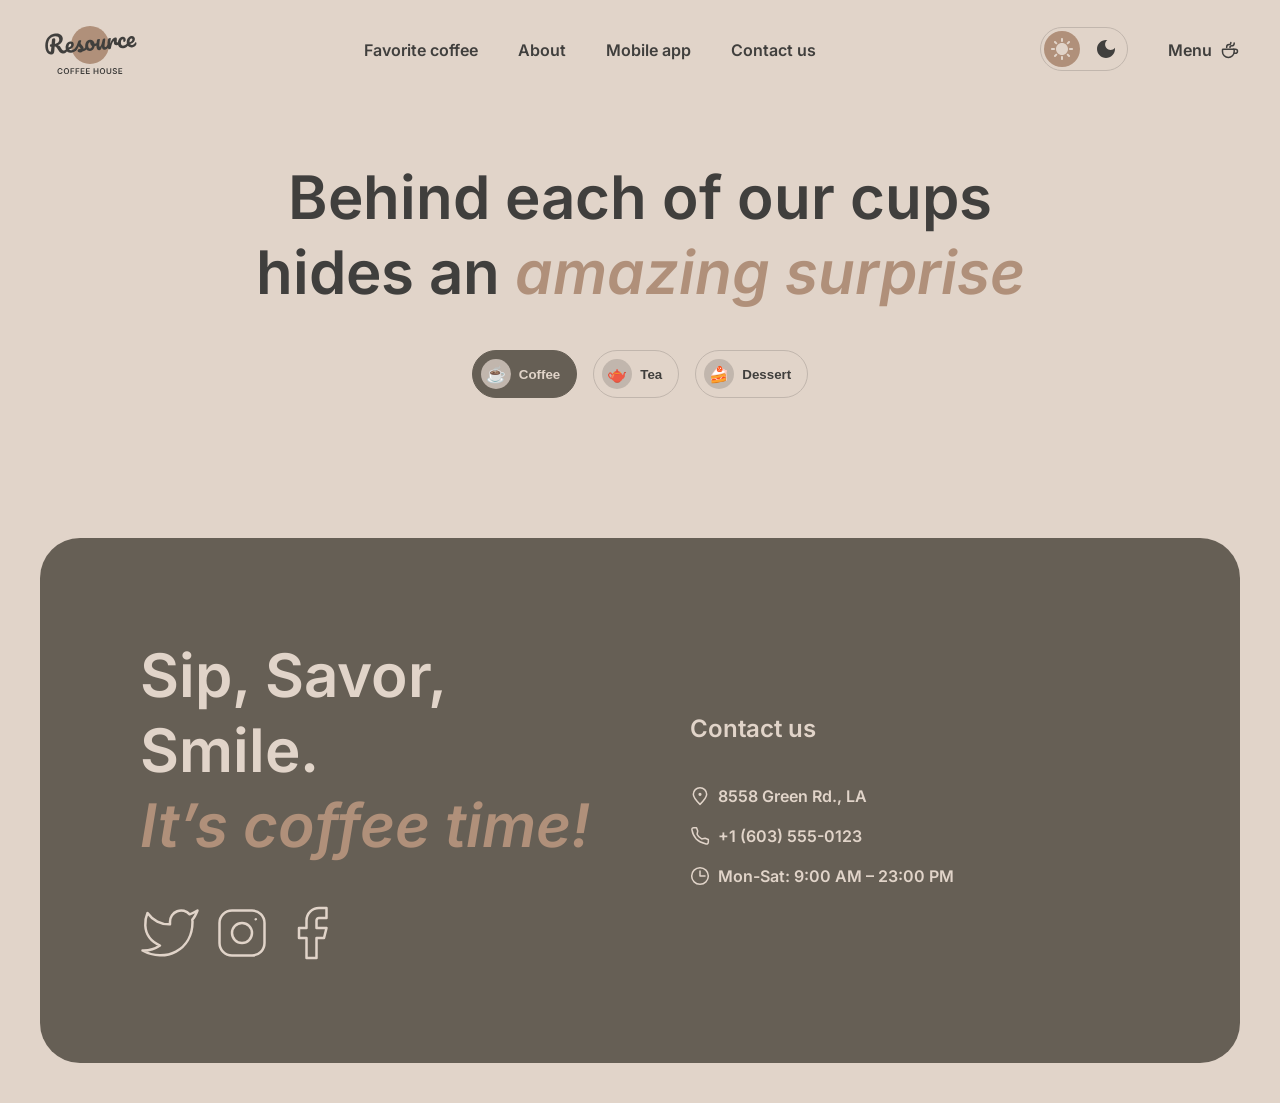
==== commit bbdbdcd7: "feat: add interactive Coffee House menu" ====
--- a/menu.html
+++ b/menu.html
@@ -6,6 +6,8 @@
     <meta name="description" content="Resource coffee house menu.">
     <link rel="icon" href="assets/icons/logo-light.svg" type="image/svg+xml">
     <link rel="stylesheet" href="style.css">
+    <link rel="stylesheet" href="catalog.css">
+    <link rel="stylesheet" href="product-modal.css">
     <title>Resource — Menu</title>
   </head>
   <body>
@@ -13,12 +15,13 @@
       <a class="logo" href="index.html" aria-label="Resource Coffee House home">
         <img src="assets/icons/logo-light.svg" alt="Resource Coffee House">
       </a>
-      <nav class="navigation" aria-label="Main navigation">
+      <nav id="main-navigation" class="navigation" aria-label="Main navigation">
         <ul class="navigation-list">
           <li><a href="index.html#favorite">Favorite coffee</a></li>
           <li><a href="index.html#about">About</a></li>
           <li><a href="index.html#mobile-app">Mobile app</a></li>
           <li><a href="#contacts">Contact us</a></li>
+          <li class="navigation-menu-item"><a href="menu.html" aria-current="page">Menu</a></li>
         </ul>
       </nav>
       <div class="header-actions">
@@ -29,7 +32,16 @@
           <span>Menu</span>
           <img src="assets/icons/menu-cup.svg" alt="">
         </a>
-        <button class="burger-button" type="button" aria-label="Open navigation menu"><span></span><span></span></button>
+        <button
+          class="burger-button"
+          type="button"
+          aria-label="Open navigation menu"
+          aria-expanded="false"
+          aria-controls="main-navigation"
+        >
+          <span></span>
+          <span></span>
+        </button>
       </div>
     </header>
 
@@ -43,16 +55,7 @@
           <button class="category-tab" type="button"><span class="category-icon" aria-hidden="true">🍰</span>Dessert</button>
         </div>
 
-        <div class="product-grid">
-          <article class="product-card"><img src="assets/images/coffee-1.png" alt="Irish coffee"><div class="product-content"><h2>Irish coffee</h2><p>Fragrant black coffee with Jameson Irish whiskey and whipped milk</p><p class="price">$7.00</p></div></article>
-          <article class="product-card"><img src="assets/images/coffee-2.png" alt="Kahlua coffee"><div class="product-content"><h2>Kahlua coffee</h2><p>Classic coffee with milk and Kahlua liqueur under a cap of frothed milk</p><p class="price">$7.00</p></div></article>
-          <article class="product-card"><img src="assets/images/coffee-3.png" alt="Honey raf"><div class="product-content"><h2>Honey raf</h2><p>Espresso with frothed milk, cream and aromatic honey</p><p class="price">$5.50</p></div></article>
-          <article class="product-card"><img src="assets/images/coffee-4.png" alt="Ice cappuccino"><div class="product-content"><h2>Ice cappuccino</h2><p>Cappuccino with soft thick foam in summer version with ice</p><p class="price">$5.00</p></div></article>
-          <article class="product-card"><img src="assets/images/coffee-5.png" alt="Espresso"><div class="product-content"><h2>Espresso</h2><p>Classic black coffee</p><p class="price">$4.50</p></div></article>
-          <article class="product-card"><img src="assets/images/coffee-6.png" alt="Latte"><div class="product-content"><h2>Latte</h2><p>Espresso coffee with the addition of steamed milk and dense milk foam</p><p class="price">$5.50</p></div></article>
-          <article class="product-card"><img src="assets/images/coffee-7.png" alt="Latte macchiato"><div class="product-content"><h2>Latte macchiato</h2><p>Espresso with frothed milk and chocolate</p><p class="price">$5.50</p></div></article>
-          <article class="product-card"><img src="assets/images/coffee-8.png" alt="Coffee with cognac"><div class="product-content"><h2>Coffee with cognac</h2><p>Fragrant black coffee with cognac and whipped cream</p><p class="price">$6.50</p></div></article>
-        </div>
+        <div class="product-grid"></div>
 
         <button class="show-more" type="button" aria-label="Show more products"><img src="assets/icons/refresh.svg" alt=""></button>
       </section>
@@ -64,5 +67,39 @@
     </footer>
 
     <script src="script.js"></script>
+    <script src="product-modal.js"></script>
+    <script src="catalog.js"></script>
+    <script>
+      const imagePaths = {
+        "Irish coffee": "assets/images/coffee-1.png",
+        "Kahlua coffee": "assets/images/coffee-2.png",
+        "Honey raf": "assets/images/coffee-3.png",
+        "Ice cappuccino": "assets/images/coffee-4.png",
+        "Espresso": "assets/images/coffee-5.png",
+        "Latte": "assets/images/coffee-6.png",
+        "Latte macchiato": "assets/images/coffee-7.png",
+        "Coffee with cognac": "assets/images/coffee-8.png",
+        "Moroccan": "assets/images/tea-1.png",
+        "Ginger": "assets/images/tea-2.png",
+        "Cranberry": "assets/images/tea-3.png",
+        "Sea buckthorn": "assets/images/tea-4.png",
+        "Marble cheesecake": "assets/images/dessert-1.png",
+        "Red velvet": "assets/images/dessert-2.png",
+        "Cheesecakes": "assets/images/dessert-3.png",
+        "Creme brulee": "assets/images/dessert-4.png",
+        "Pancakes": "assets/images/dessert-5.png",
+        "Honey cake": "assets/images/dessert-6.png",
+        "Chocolate cake": "assets/images/dessert-7.png",
+        "Black forest": "assets/images/dessert-8.png"
+      };
+
+      fetch("products.json")
+        .then(function (response) {
+          return response.json();
+        })
+        .then(function (products) {
+          initCatalog(products, imagePaths);
+        });
+    </script>
   </body>
 </html>
--- a/style.css
+++ b/style.css
@@ -28,6 +28,11 @@
 
 html {
   scroll-behavior: smooth;
+}
+
+html.navigation-scroll-locked {
+  overflow: hidden;
+  scroll-behavior: auto;
 }
 
 :root {
@@ -132,6 +137,10 @@
   gap: 40px;
 }
 
+.navigation-menu-item {
+  display: none;
+}
+
 .navigation a,
 .menu-link {
   font-size: 16px;
@@ -261,16 +270,32 @@
 
 .slider-track {
   width: min(100%, 530px);
+  overflow: hidden;
+  touch-action: pan-y;
+}
+
+.slider-track img {
+  -webkit-user-drag: none;
+}
+
+.slider-slides {
+  display: flex;
+  width: 100%;
+  transition: transform 0.3s ease;
 }
 
 .slide {
-  display: none;
+  display: flex;
+  flex: 0 0 100%;
+  min-width: 0;
   flex-direction: column;
   align-items: center;
 }
 
-.slide:first-child {
-  display: flex;
+@media (prefers-reduced-motion: reduce) {
+  .slider-slides {
+    transition: none;
+  }
 }
 
 .slide > img {
@@ -470,7 +495,37 @@
 }
 
 @media (max-width: 768px) {
-  .navigation,
+  .navigation {
+    position: fixed;
+    inset: 80px 0 0;
+    z-index: 10;
+    display: flex;
+    align-items: center;
+    justify-content: center;
+    padding: 40px 20px;
+    background-color: var(--color-background);
+    opacity: 0;
+    visibility: hidden;
+    pointer-events: none;
+    transition: opacity 0.3s ease, visibility 0s linear 0.3s;
+  }
+
+  .navigation.navigation-open {
+    opacity: 1;
+    visibility: visible;
+    pointer-events: auto;
+    transition-delay: 0s;
+  }
+
+  .navigation-list {
+    flex-direction: column;
+    gap: 40px;
+  }
+
+  .navigation-menu-item {
+    display: list-item;
+  }
+
   .menu-link {
     display: none;
   }
@@ -480,13 +535,14 @@
   }
 
   .burger-button {
+    position: relative;
     display: flex;
     flex-direction: column;
     align-items: center;
     justify-content: center;
     width: 44px;
     height: 44px;
-    gap: 8px;
+    gap: 6.5px;
     padding: 0;
     background: transparent;
     border: 1px solid var(--color-border-dark);
@@ -495,8 +551,17 @@
 
   .burger-button span {
     width: 16px;
-    height: 1px;
+    height: 1.5px;
     background-color: var(--color-text);
+    transition: transform 0.3s ease;
+  }
+
+  .burger-button-open span:first-child {
+    transform: translateY(4px) rotate(45deg);
+  }
+
+  .burger-button-open span:last-child {
+    transform: translateY(-4px) rotate(-45deg);
   }
 
   .hero {
--- a/catalog.css
+++ b/catalog.css
@@ -0,0 +1,27 @@
+.product-grid .product-card.catalog-card-visible {
+  display: block;
+}
+
+.product-grid .product-card.catalog-card-hidden,
+.show-more.catalog-control-hidden {
+  display: none;
+}
+
+.product-card[role="button"] {
+  cursor: pointer;
+}
+
+.product-card[role="button"]:focus-visible {
+  outline: 2px solid var(--color-accent);
+  outline-offset: 4px;
+}
+
+@media (max-width: 768px) {
+  .product-grid .product-card.catalog-card-visible {
+    display: block;
+  }
+
+  .product-grid .product-card.catalog-card-hidden {
+    display: none;
+  }
+}
--- a/product-modal.css
+++ b/product-modal.css
@@ -0,0 +1,191 @@
+.product-modal-backdrop {
+  position: fixed;
+  inset: 0;
+  z-index: 1000;
+  display: flex;
+  align-items: center;
+  justify-content: center;
+  overflow-y: auto;
+  padding: 24px;
+  background-color: rgba(102, 95, 85, 0.8);
+}
+
+.product-modal {
+  display: grid;
+  grid-template-columns: minmax(0, 2fr) minmax(0, 3fr);
+  align-items: stretch;
+  width: 900px;
+  max-width: 100%;
+  max-height: calc(100vh - 48px);
+  overflow: auto;
+  border-radius: 40px;
+  background-color: var(--color-background);
+  color: var(--color-text);
+}
+
+.product-modal__image {
+  display: block;
+  width: 100%;
+  height: 100%;
+  min-height: 300px;
+  object-fit: cover;
+}
+
+.product-modal__content {
+  position: relative;
+  display: flex;
+  flex-direction: column;
+  gap: 12px;
+  min-width: 0;
+  max-width: 100%;
+  overflow-wrap: anywhere;
+  padding: 36px 32px 28px;
+}
+
+.product-modal__close,
+.product-modal__option {
+  color: var(--color-text);
+  background-color: var(--color-background);
+  border: 1px solid var(--color-border-light);
+  font-family: inherit;
+}
+
+.product-modal__close {
+  position: absolute;
+  top: 20px;
+  right: 20px;
+  display: flex;
+  align-items: center;
+  justify-content: center;
+  width: 44px;
+  height: 44px;
+  padding: 0;
+  border-radius: 50%;
+  font-size: 24px;
+  line-height: 1;
+}
+
+.product-modal__title {
+  padding-right: 52px;
+  font-size: 24px;
+  font-weight: 600;
+  line-height: 125%;
+}
+
+.product-modal__description {
+  font-size: 16px;
+  line-height: 150%;
+}
+
+.product-modal__section-title {
+  font-size: 16px;
+  font-weight: 600;
+  line-height: 150%;
+}
+
+.product-modal__options {
+  display: flex;
+  flex-wrap: wrap;
+  gap: 8px;
+}
+
+.product-modal__option {
+  min-height: 44px;
+  padding: 8px 14px;
+  border-radius: 100px;
+  font-size: 14px;
+  line-height: 1.4;
+}
+
+.product-modal__option.is-selected {
+  color: var(--color-text-light);
+  background-color: var(--color-container);
+  border-color: var(--color-container);
+}
+
+.product-modal__price-row {
+  display: flex;
+  align-items: baseline;
+  justify-content: space-between;
+  gap: 12px;
+  margin-top: auto;
+  padding-top: 16px;
+  border-top: 1px solid var(--color-border-light);
+  color: var(--color-text);
+  font-size: 16px;
+  font-weight: 600;
+  line-height: 150%;
+}
+
+.product-modal__price {
+  color: var(--color-accent);
+  font-size: 24px;
+}
+
+@media (max-width: 768px) {
+  .product-modal-backdrop {
+    padding: 16px;
+  }
+
+  .product-modal {
+    grid-template-columns: minmax(0, 1fr);
+    width: 560px;
+    max-height: calc(100vh - 32px);
+  }
+
+  .product-modal__image {
+    height: 260px;
+    min-height: 0;
+  }
+
+  .product-modal__content {
+    padding: 24px;
+  }
+}
+
+@media (max-width: 600px) {
+  .product-modal__image {
+    height: 220px;
+  }
+
+  .product-modal__content {
+    gap: 10px;
+    padding: 20px 16px 18px;
+  }
+
+  .product-modal__close {
+    top: 12px;
+    right: 12px;
+    width: 40px;
+    height: 40px;
+    font-size: 22px;
+  }
+
+  .product-modal__title {
+    padding-right: 48px;
+    font-size: 20px;
+  }
+
+  .product-modal__description {
+    font-size: 14px;
+  }
+
+  .product-modal__section-title {
+    font-size: 15px;
+  }
+
+  .product-modal__option {
+    min-height: 40px;
+    padding: 8px 12px;
+    font-size: 13px;
+  }
+
+  .product-modal__price-row {
+    padding-top: 12px;
+    font-size: 14px;
+  }
+
+  .product-modal__price {
+    font-size: 20px;
+  }
+}
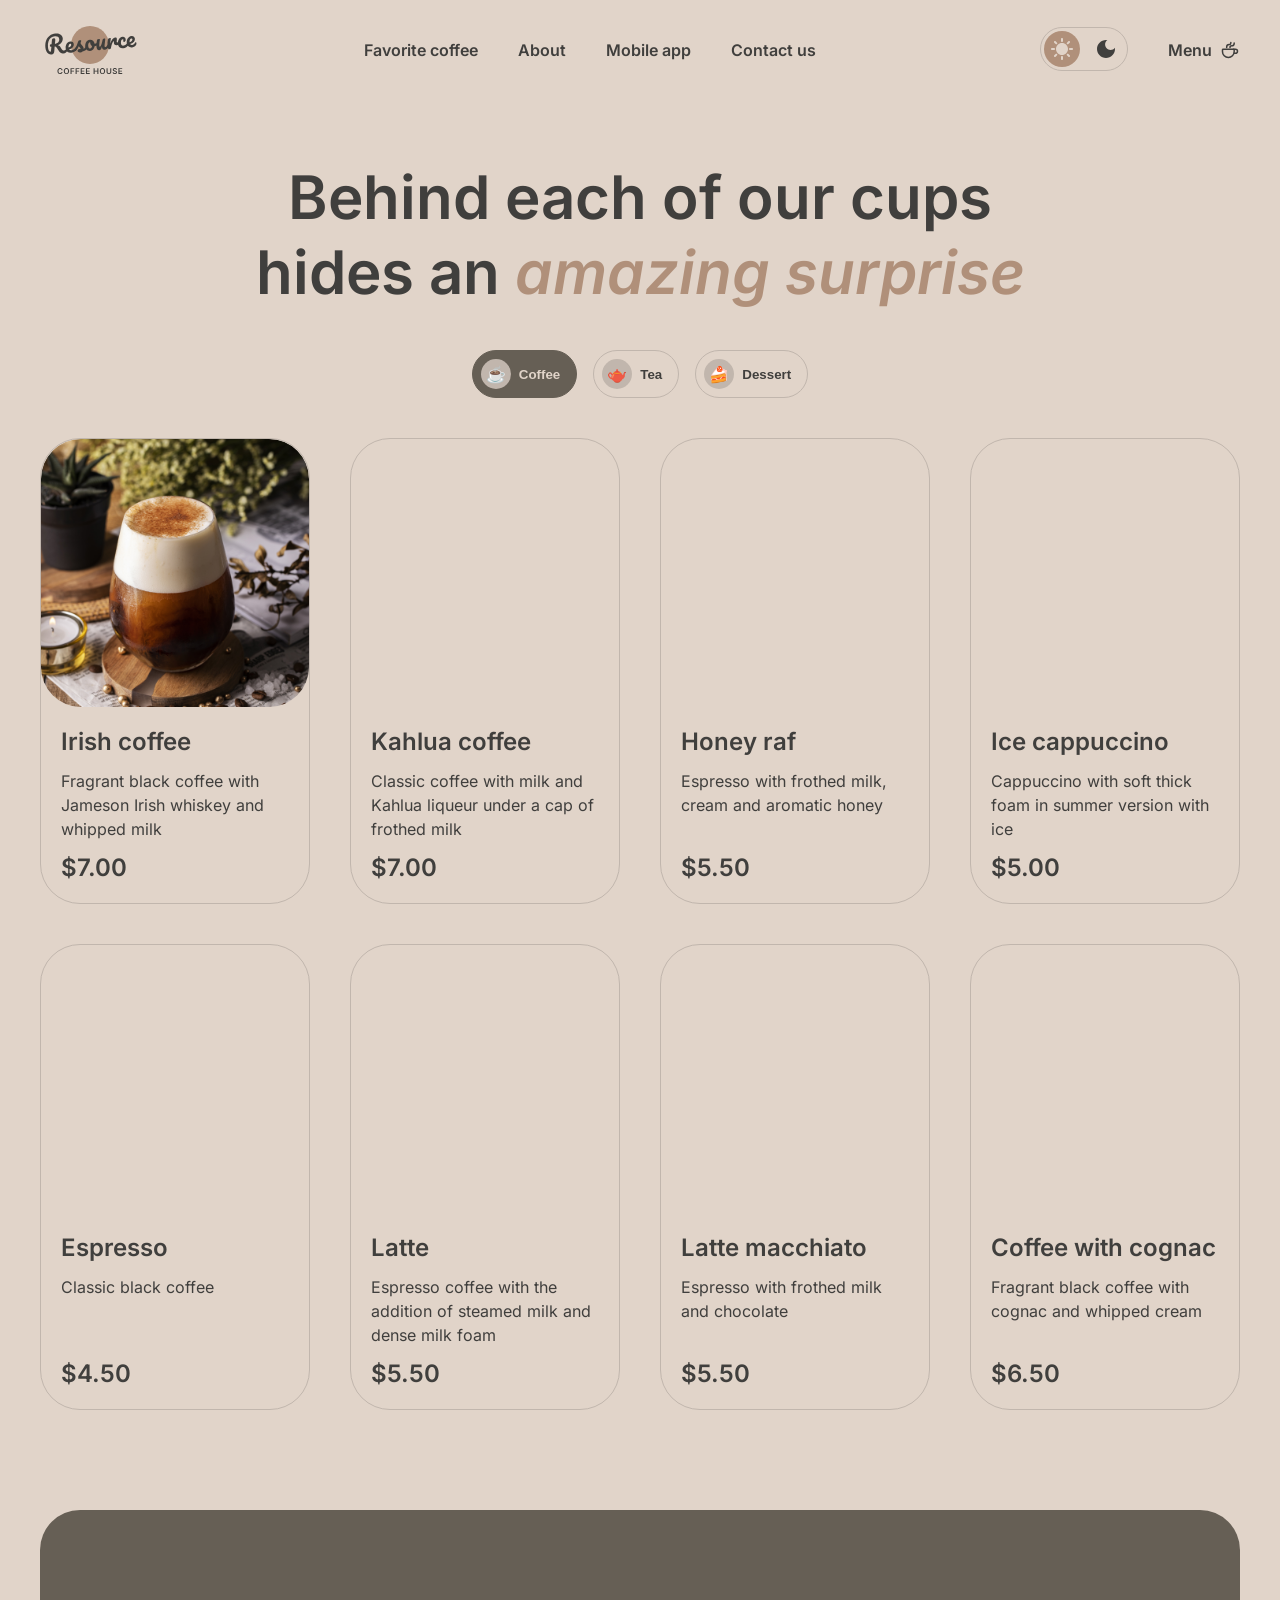
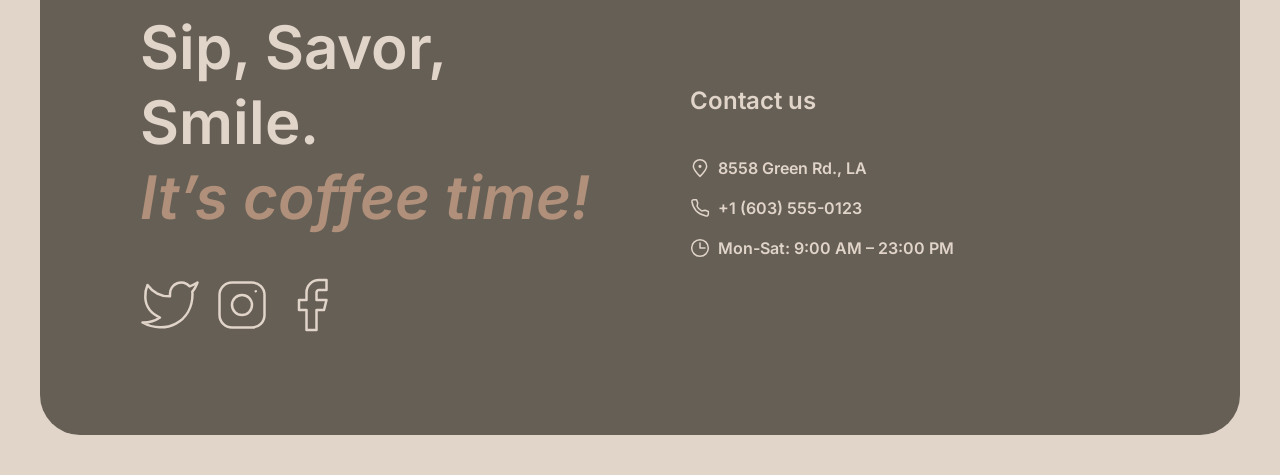
==== commit fa7ddd8f: "refactor: store product images with catalog data" ====
--- a/menu.html
+++ b/menu.html
@@ -70,35 +70,12 @@
     <script src="product-modal.js"></script>
     <script src="catalog.js"></script>
     <script>
-      const imagePaths = {
-        "Irish coffee": "assets/images/coffee-1.png",
-        "Kahlua coffee": "assets/images/coffee-2.png",
-        "Honey raf": "assets/images/coffee-3.png",
-        "Ice cappuccino": "assets/images/coffee-4.png",
-        "Espresso": "assets/images/coffee-5.png",
-        "Latte": "assets/images/coffee-6.png",
-        "Latte macchiato": "assets/images/coffee-7.png",
-        "Coffee with cognac": "assets/images/coffee-8.png",
-        "Moroccan": "assets/images/tea-1.png",
-        "Ginger": "assets/images/tea-2.png",
-        "Cranberry": "assets/images/tea-3.png",
-        "Sea buckthorn": "assets/images/tea-4.png",
-        "Marble cheesecake": "assets/images/dessert-1.png",
-        "Red velvet": "assets/images/dessert-2.png",
-        "Cheesecakes": "assets/images/dessert-3.png",
-        "Creme brulee": "assets/images/dessert-4.png",
-        "Pancakes": "assets/images/dessert-5.png",
-        "Honey cake": "assets/images/dessert-6.png",
-        "Chocolate cake": "assets/images/dessert-7.png",
-        "Black forest": "assets/images/dessert-8.png"
-      };
-
       fetch("products.json")
         .then(function (response) {
           return response.json();
         })
         .then(function (products) {
-          initCatalog(products, imagePaths);
+          initCatalog(products);
         });
     </script>
   </body>
